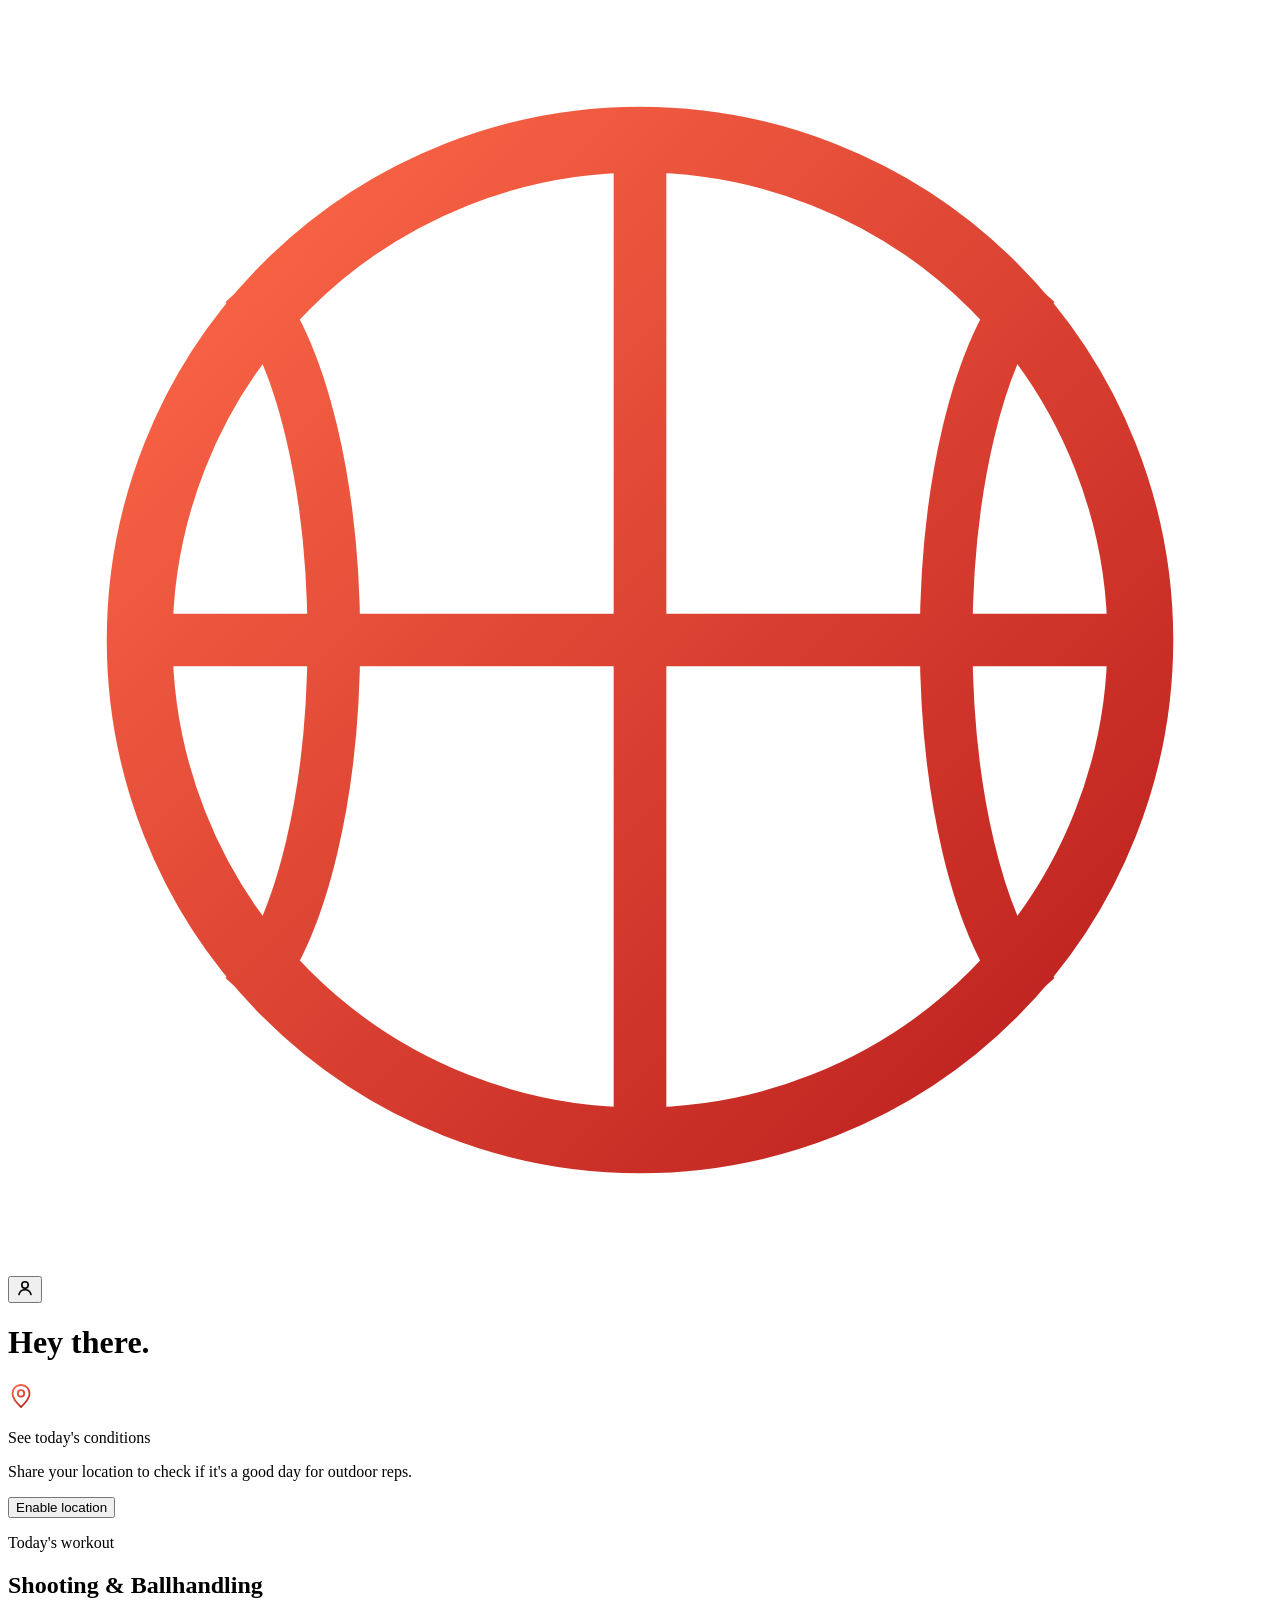
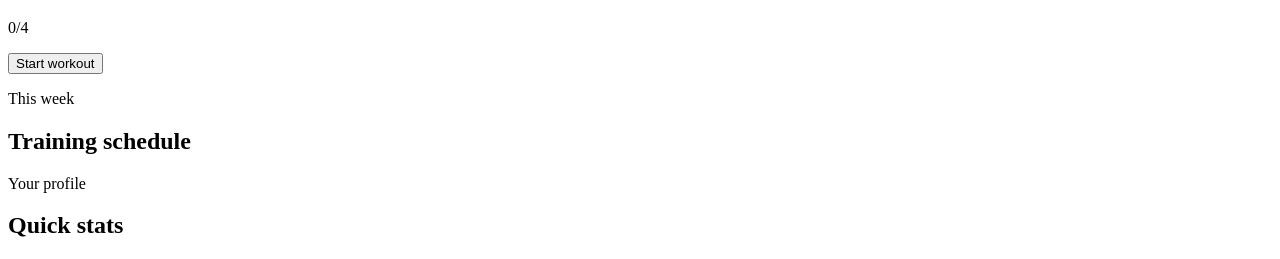
==== dashboard/index.html @ 795c64ea "Rename index.html to dashboard/index.html" ====
<!DOCTYPE html>
<html lang="en">
<head>
  <meta charset="UTF-8" />
  <meta name="viewport" content="width=device-width, initial-scale=1.0, viewport-fit=cover, maximum-scale=1" />
  <title>ShotForm — Dashboard</title>
  <meta name="description" content="Your basketball training dashboard." />

  <meta name="theme-color" content="#0A0A0D" />
  <meta name="apple-mobile-web-app-capable" content="yes" />
  <meta name="apple-mobile-web-app-status-bar-style" content="black-translucent" />
  <meta name="apple-mobile-web-app-title" content="ShotForm" />
  <link rel="apple-touch-icon" href="assets/icon-192.png" />
  <link rel="icon" href="assets/icon-192.png" />

  <link rel="stylesheet" href="styles.css" />
</head>
<body>

  <!-- Ambient animated gradient backdrop, sits behind everything -->
  <div class="backdrop" aria-hidden="true">
    <div class="glow glow--one"></div>
    <div class="glow glow--two"></div>
    <div class="court-lines"></div>
  </div>

  <main id="app" class="dashboard">

    <!-- ============ HEADER ============ -->
    <header class="dash-header">
      <div class="dash-header__top">
        <span class="brand__mark" aria-hidden="true">
          <svg viewBox="0 0 48 48" fill="none" xmlns="http://www.w3.org/2000/svg">
            <circle cx="24" cy="24" r="19" stroke="url(#brandGrad)" stroke-width="2.5"/>
            <path d="M5 24H43" stroke="url(#brandGrad)" stroke-width="2"/>
            <path d="M24 5V43" stroke="url(#brandGrad)" stroke-width="2"/>
            <path d="M9 10.5C13.5 15.5 13.5 32.5 9 37.5" stroke="url(#brandGrad)" stroke-width="2"/>
            <path d="M39 10.5C34.5 15.5 34.5 32.5 39 37.5" stroke="url(#brandGrad)" stroke-width="2"/>
            <defs>
              <linearGradient id="brandGrad" x1="5" y1="5" x2="43" y2="43" gradientUnits="userSpaceOnUse">
                <stop stop-color="#FF6B4A"/>
                <stop offset="1" stop-color="#B91C1C"/>
              </linearGradient>
            </defs>
          </svg>
        </span>
        <button id="btn-profile" class="icon-btn" type="button" aria-label="Profile">
          <svg width="18" height="18" viewBox="0 0 18 18" fill="none" aria-hidden="true">
            <circle cx="9" cy="6" r="3.2" stroke="currentColor" stroke-width="1.6"/>
            <path d="M3 15.5C3.8 12.4 6.1 10.8 9 10.8C11.9 10.8 14.2 12.4 15 15.5" stroke="currentColor" stroke-width="1.6" stroke-linecap="round"/>
          </svg>
        </button>
      </div>

      <p id="dash-date" class="dash-header__date"></p>
      <h1 id="dash-greeting" class="dash-header__greeting">Hey there.</h1>
    </header>

    <!-- ============ WEATHER CARD ============ -->
    <section class="card card--weather" id="weather-card" data-state="prompt">

      <!-- state: prompt (no location yet) -->
      <div class="weather__prompt" data-weather-view="prompt">
        <div class="weather__prompt-icon" aria-hidden="true">
          <svg width="26" height="26" viewBox="0 0 26 26" fill="none">
            <path d="M13 2C8 2 4.5 5.7 4.5 10.4C4.5 16.6 13 24 13 24C13 24 21.5 16.6 21.5 10.4C21.5 5.7 18 2 13 2Z" stroke="url(#pinGrad)" stroke-width="1.8" stroke-linejoin="round"/>
            <circle cx="13" cy="10.4" r="3.2" stroke="url(#pinGrad)" stroke-width="1.8"/>
            <defs>
              <linearGradient id="pinGrad" x1="4.5" y1="2" x2="21.5" y2="24" gradientUnits="userSpaceOnUse">
                <stop stop-color="#FF6B4A"/>
                <stop offset="1" stop-color="#B91C1C"/>
              </linearGradient>
            </defs>
          </svg>
        </div>
        <p class="weather__prompt-title">See today's conditions</p>
        <p class="weather__prompt-copy">Share your location to check if it's a good day for outdoor reps.</p>
        <button id="btn-enable-location" class="btn btn--primary btn--full" type="button">
          <span>Enable location</span>
        </button>
      </div>

      <!-- state: loading -->
      <div class="weather__loading" data-weather-view="loading" hidden>
        <div class="weather__spinner" aria-hidden="true"></div>
        <p>Finding your weather…</p>
      </div>

      <!-- state: error -->
      <div class="weather__error" data-weather-view="error" hidden>
        <p class="weather__error-title">Couldn't get your location</p>
        <p class="weather__error-copy" id="weather-error-copy">Check your browser's location permission and try again.</p>
        <button id="btn-retry-location" class="btn btn--ghost btn--full" type="button">
          <span>Try again</span>
        </button>
      </div>

      <!-- state: ready -->
      <div class="weather__ready" data-weather-view="ready" hidden>
        <div class="weather__ready-top">
          <div>
            <p class="weather__place" id="weather-place">—</p>
            <p class="weather__updated" id="weather-updated">Updated just now</p>
          </div>
          <button id="btn-refresh-weather" class="icon-btn icon-btn--sm" type="button" aria-label="Refresh weather">
            <svg width="15" height="15" viewBox="0 0 15 15" fill="none" aria-hidden="true">
              <path d="M13 7.5A5.5 5.5 0 1 1 11.6 3.9M13 1.5V5H9.6" stroke="currentColor" stroke-width="1.4" stroke-linecap="round" stroke-linejoin="round"/>
            </svg>
          </button>
        </div>

        <div class="weather__main">
          <div class="weather__icon" id="weather-icon" aria-hidden="true"></div>
          <div class="weather__temp-block">
            <span class="weather__temp" id="weather-temp">--°</span>
            <span class="weather__condition" id="weather-condition">—</span>
          </div>
        </div>

        <div class="weather__stats">
          <div class="weather__stat">
            <span class="weather__stat-label">High</span>
            <span class="weather__stat-value" id="weather-high">--°</span>
          </div>
          <div class="weather__stat">
            <span class="weather__stat-label">Low</span>
            <span class="weather__stat-value" id="weather-low">--°</span>
          </div>
          <div class="weather__stat">
            <span class="weather__stat-label">Wind</span>
            <span class="weather__stat-value" id="weather-wind">-- mph</span>
          </div>
        </div>

        <p class="weather__note" id="weather-note"></p>
      </div>
    </section>

    <!-- ============ TODAY'S WORKOUT ============ -->
    <section class="card card--workout">
      <div class="card__header">
        <div>
          <p class="card__eyebrow">Today's workout</p>
          <h2 class="card__title" id="workout-title">Shooting &amp; Ballhandling</h2>
        </div>
        <span class="card__badge" id="workout-progress-badge">0/4</span>
      </div>

      <ul class="workout-list" id="workout-list">
        <!-- populated by script.js -->
      </ul>

      <button class="btn btn--primary btn--full" id="btn-start-workout" type="button">
        <span>Start workout</span>
      </button>
    </section>

    <!-- ============ THIS WEEK'S SCHEDULE ============ -->
    <section class="card card--schedule">
      <div class="card__header">
        <div>
          <p class="card__eyebrow">This week</p>
          <h2 class="card__title">Training schedule</h2>
        </div>
      </div>

      <div class="schedule-grid" id="schedule-grid">
        <!-- populated by script.js -->
      </div>

      <p class="schedule-note" id="schedule-note"></p>
    </section>

    <!-- ============ QUICK STATS ============ -->
    <section class="card card--stats">
      <div class="card__header">
        <div>
          <p class="card__eyebrow">Your profile</p>
          <h2 class="card__title">Quick stats</h2>
        </div>
      </div>

      <div class="stats-grid" id="stats-grid">
        <!-- populated by script.js -->
      </div>
    </section>

  </main>

  <script src="script.js"></script>
</body>
</html>
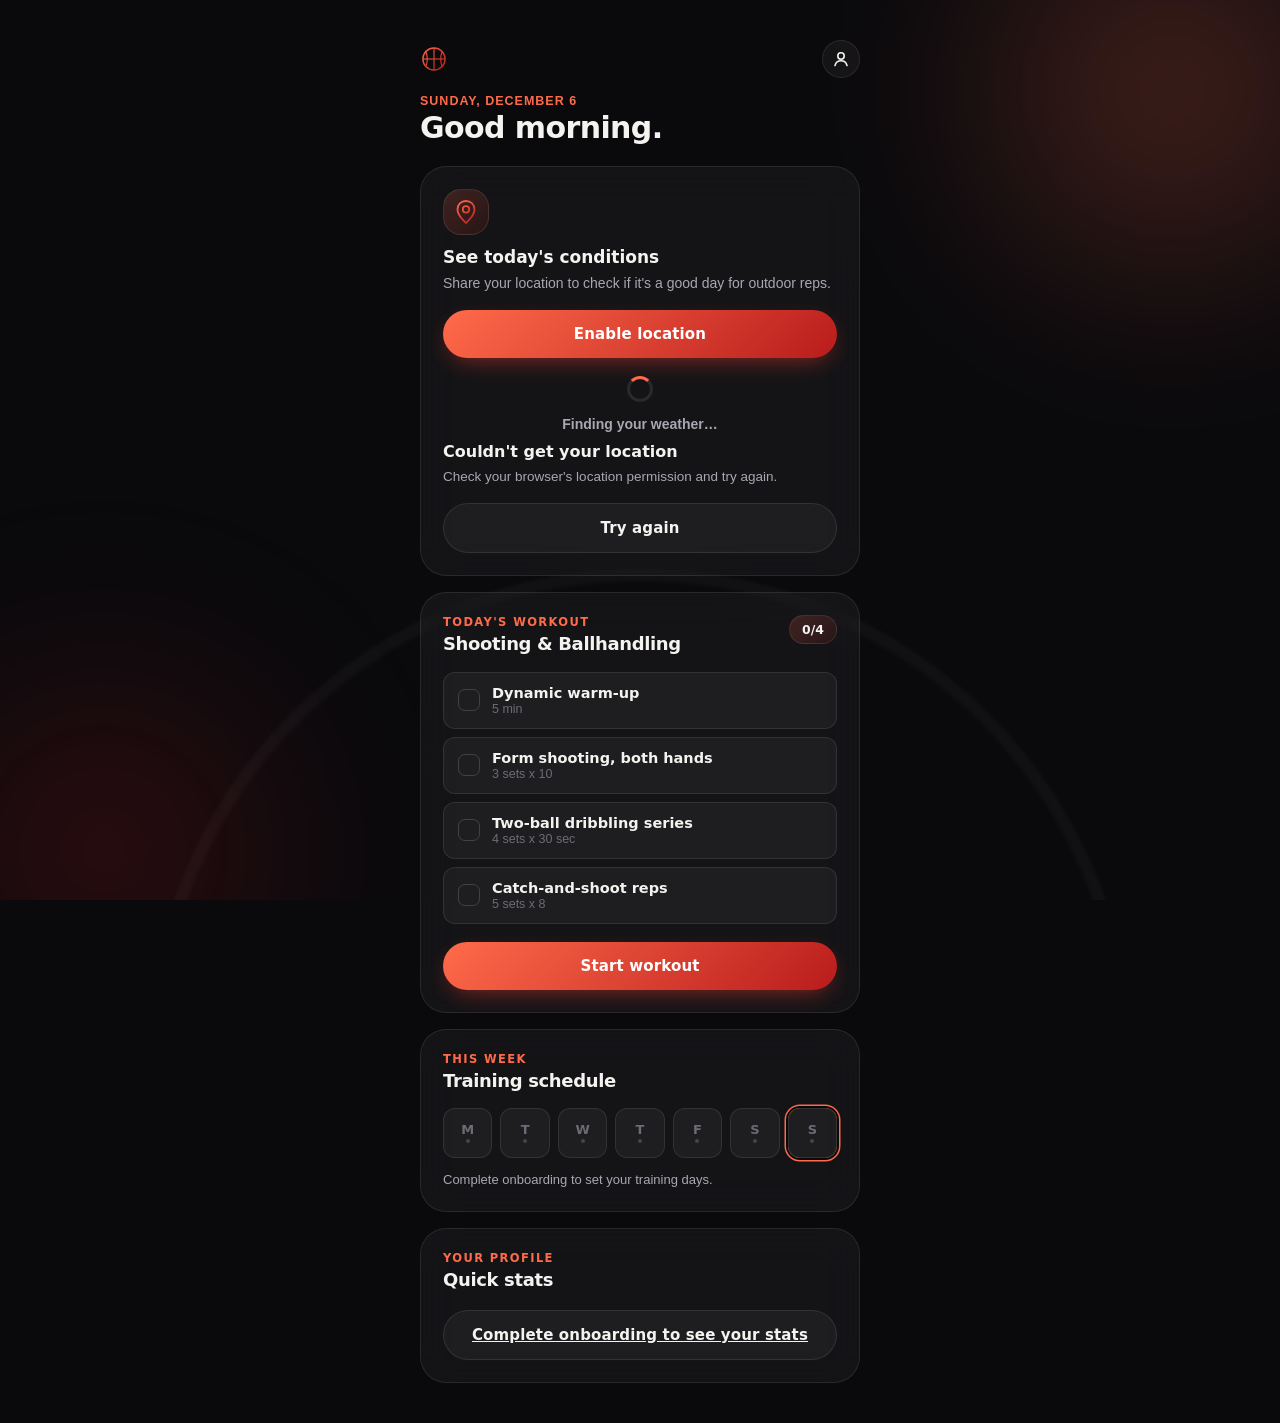
==== commit f54b6ce0: "Update index.html" ====
--- a/dashboard/index.html
+++ b/dashboard/index.html
@@ -3,7 +3,7 @@
 <head>
   <meta charset="UTF-8" />
   <meta name="viewport" content="width=device-width, initial-scale=1.0, viewport-fit=cover, maximum-scale=1" />
-  <title>ShotForm — Dashboard</title>
+  <title>Elevate — Dashboard</title>
   <meta name="description" content="Your basketball training dashboard." />
 
   <meta name="theme-color" content="#0A0A0D" />
--- a/dashboard/styles.css
+++ b/dashboard/styles.css
@@ -0,0 +1,703 @@
+/* ==========================================================================
+   SHOTFORM — DESIGN TOKENS (shared with onboarding)
+   ========================================================================== */
+:root {
+  /* Color */
+  --bg: #0A0A0D;
+  --bg-elevated: #131316;
+  --surface: rgba(255, 255, 255, 0.045);
+  --surface-strong: rgba(255, 255, 255, 0.08);
+  --border: rgba(255, 255, 255, 0.09);
+  --border-strong: rgba(255, 255, 255, 0.16);
+
+  --ember: #FF6B4A;
+  --ember-deep: #B91C1C;
+  --ember-bright: #FF3B30;
+  --court: #E8A33D;
+
+  --text-primary: #F5F3F0;
+  --text-secondary: #A8A8B3;
+  --text-tertiary: #6C6C76;
+
+  --danger: #FF6B6B;
+  --success: #3DDC97;
+
+  --grad-ember: linear-gradient(135deg, var(--ember) 0%, var(--ember-deep) 100%);
+  --grad-ember-soft: linear-gradient(135deg, rgba(255,107,74,0.18) 0%, rgba(185,28,28,0.12) 100%);
+
+  /* Type */
+  --font-display: "Sora", "Avenir Next", "Segoe UI", system-ui, -apple-system, sans-serif;
+  --font-body: -apple-system, BlinkMacSystemFont, "Segoe UI", Roboto, Helvetica, Arial, sans-serif;
+
+  /* Layout */
+  --radius-sm: 12px;
+  --radius-md: 18px;
+  --radius-lg: 26px;
+  --radius-full: 999px;
+  --max-width: 480px;
+
+  /* Motion */
+  --ease-out: cubic-bezier(0.16, 1, 0.3, 1);
+  --ease-in-out: cubic-bezier(0.65, 0, 0.35, 1);
+  --dur-fast: 180ms;
+  --dur-med: 360ms;
+  --dur-slow: 620ms;
+}
+
+@font-face {
+  font-family: "Sora";
+  src: local("Sora");
+  font-display: swap;
+}
+
+/* ==========================================================================
+   RESET
+   ========================================================================== */
+* { margin: 0; padding: 0; box-sizing: border-box; -webkit-tap-highlight-color: transparent; }
+
+html, body {
+  min-height: 100%;
+}
+
+body {
+  background: var(--bg);
+  color: var(--text-primary);
+  font-family: var(--font-body);
+  min-height: 100vh;
+  min-height: 100dvh;
+  overflow-x: hidden;
+  -webkit-font-smoothing: antialiased;
+  text-rendering: optimizeLegibility;
+}
+
+button {
+  font-family: inherit;
+  border: none;
+  background: none;
+  color: inherit;
+  cursor: pointer;
+}
+
+h1, h2, h3 { font-family: var(--font-display); font-weight: 700; letter-spacing: -0.02em; }
+
+::selection { background: var(--ember); color: #fff; }
+
+:focus-visible {
+  outline: 2px solid var(--ember);
+  outline-offset: 3px;
+  border-radius: 8px;
+}
+
+/* ==========================================================================
+   AMBIENT BACKDROP
+   ========================================================================== */
+.backdrop {
+  position: fixed;
+  inset: 0;
+  z-index: 0;
+  overflow: hidden;
+  pointer-events: none;
+}
+
+.glow {
+  position: absolute;
+  border-radius: 50%;
+  filter: blur(90px);
+  opacity: 0.55;
+  will-change: transform;
+}
+
+.glow--one {
+  width: 60vh;
+  height: 60vh;
+  top: -20vh;
+  right: -18vh;
+  background: radial-gradient(circle, rgba(255,107,74,0.55) 0%, rgba(255,107,74,0) 70%);
+  animation: drift-one 16s var(--ease-in-out) infinite alternate;
+}
+
+.glow--two {
+  width: 55vh;
+  height: 55vh;
+  bottom: -22vh;
+  left: -16vh;
+  background: radial-gradient(circle, rgba(185,28,28,0.5) 0%, rgba(185,28,28,0) 70%);
+  animation: drift-two 19s var(--ease-in-out) infinite alternate;
+}
+
+@keyframes drift-one {
+  from { transform: translate(0, 0) scale(1); }
+  to   { transform: translate(-6%, 8%) scale(1.12); }
+}
+@keyframes drift-two {
+  from { transform: translate(0, 0) scale(1); }
+  to   { transform: translate(8%, -6%) scale(1.08); }
+}
+
+.court-lines {
+  position: absolute;
+  inset: 0;
+  background:
+    radial-gradient(circle at 50% 118%, transparent 0%, transparent 38.5%, rgba(255,255,255,0.05) 39%, rgba(255,255,255,0.05) 39.6%, transparent 40%);
+  opacity: 0.6;
+}
+
+@media (prefers-reduced-motion: reduce) {
+  .glow--one, .glow--two { animation: none; }
+}
+
+/* ==========================================================================
+   DASHBOARD SHELL
+   ========================================================================== */
+.dashboard {
+  position: relative;
+  z-index: 1;
+  width: 100%;
+  max-width: var(--max-width);
+  margin: 0 auto;
+  padding: max(24px, env(safe-area-inset-top)) 20px max(40px, env(safe-area-inset-bottom));
+  display: flex;
+  flex-direction: column;
+  gap: 16px;
+}
+
+/* ==========================================================================
+   HEADER
+   ========================================================================== */
+.dash-header {
+  display: flex;
+  flex-direction: column;
+  gap: 2px;
+  margin-bottom: 4px;
+  opacity: 0;
+  animation: fade-in-up var(--dur-slow) var(--ease-out) 60ms forwards;
+}
+
+.dash-header__top {
+  display: flex;
+  align-items: center;
+  justify-content: space-between;
+  margin-bottom: 14px;
+}
+
+.brand__mark { width: 28px; height: 28px; display: block; }
+.brand__mark svg { width: 100%; height: 100%; }
+
+.dash-header__date {
+  font-size: 12.5px;
+  font-weight: 600;
+  letter-spacing: 0.08em;
+  text-transform: uppercase;
+  color: var(--ember);
+}
+
+.dash-header__greeting {
+  font-size: clamp(24px, 6.5vw, 30px);
+  line-height: 1.2;
+  color: var(--text-primary);
+}
+
+@keyframes fade-in-up {
+  from { opacity: 0; transform: translateY(14px); }
+  to   { opacity: 1; transform: translateY(0); }
+}
+
+/* ==========================================================================
+   BUTTONS
+   ========================================================================== */
+.btn {
+  display: inline-flex;
+  align-items: center;
+  justify-content: center;
+  gap: 8px;
+  font-family: var(--font-display);
+  font-weight: 600;
+  font-size: 15px;
+  letter-spacing: 0.01em;
+  padding: 15px 22px;
+  border-radius: var(--radius-full);
+  transition: transform var(--dur-fast) var(--ease-out), box-shadow var(--dur-fast) var(--ease-out), opacity var(--dur-fast), background var(--dur-fast);
+  user-select: none;
+  -webkit-user-select: none;
+}
+
+.btn:active { transform: scale(0.96); }
+
+.btn--primary {
+  background: var(--grad-ember);
+  color: #fff;
+  box-shadow: 0 8px 24px -8px rgba(255, 59, 48, 0.55);
+}
+
+.btn--primary:hover { box-shadow: 0 10px 30px -6px rgba(255, 59, 48, 0.7); }
+
+.btn--primary:disabled {
+  opacity: 0.4;
+  box-shadow: none;
+  pointer-events: none;
+}
+
+.btn--ghost {
+  background: var(--surface);
+  border: 1px solid var(--border);
+  color: var(--text-primary);
+}
+
+.btn--ghost:hover { background: var(--surface-strong); }
+
+.btn--full { width: 100%; }
+
+.icon-btn {
+  width: 38px;
+  height: 38px;
+  border-radius: var(--radius-full);
+  background: var(--surface);
+  border: 1px solid var(--border);
+  display: flex;
+  align-items: center;
+  justify-content: center;
+  color: var(--text-primary);
+  transition: background var(--dur-fast), transform var(--dur-fast), opacity var(--dur-fast);
+  flex-shrink: 0;
+}
+
+.icon-btn:active { transform: scale(0.9); }
+.icon-btn:hover { background: var(--surface-strong); }
+
+.icon-btn--sm { width: 30px; height: 30px; }
+
+.icon-btn.is-spinning svg { animation: spin 900ms linear infinite; }
+
+@keyframes spin {
+  from { transform: rotate(0deg); }
+  to   { transform: rotate(360deg); }
+}
+
+/* ==========================================================================
+   GLASS CARD (base)
+   ========================================================================== */
+.card {
+  background: var(--surface);
+  border: 1px solid var(--border);
+  backdrop-filter: blur(20px);
+  -webkit-backdrop-filter: blur(20px);
+  border-radius: var(--radius-lg);
+  padding: 22px;
+  opacity: 0;
+  animation: fade-in-up var(--dur-slow) var(--ease-out) forwards;
+}
+
+.card--weather   { animation-delay: 140ms; }
+.card--workout   { animation-delay: 220ms; }
+.card--schedule  { animation-delay: 300ms; }
+.card--stats     { animation-delay: 380ms; }
+
+.card__header {
+  display: flex;
+  align-items: flex-start;
+  justify-content: space-between;
+  gap: 12px;
+  margin-bottom: 16px;
+}
+
+.card__eyebrow {
+  font-family: var(--font-display);
+  font-size: 11.5px;
+  font-weight: 700;
+  letter-spacing: 0.12em;
+  text-transform: uppercase;
+  color: var(--ember);
+  margin-bottom: 4px;
+}
+
+.card__title {
+  font-size: 18px;
+  line-height: 1.25;
+  color: var(--text-primary);
+}
+
+.card__badge {
+  flex-shrink: 0;
+  background: var(--grad-ember-soft);
+  border: 1px solid var(--border);
+  color: var(--text-primary);
+  font-family: var(--font-display);
+  font-weight: 700;
+  font-size: 12.5px;
+  padding: 6px 12px;
+  border-radius: var(--radius-full);
+}
+
+/* ==========================================================================
+   WEATHER CARD
+   ========================================================================== */
+.weather__prompt {
+  display: flex;
+  flex-direction: column;
+  align-items: flex-start;
+  gap: 6px;
+}
+
+.weather__prompt-icon {
+  width: 46px;
+  height: 46px;
+  border-radius: var(--radius-md);
+  background: var(--grad-ember-soft);
+  border: 1px solid var(--border);
+  display: flex;
+  align-items: center;
+  justify-content: center;
+  margin-bottom: 6px;
+}
+
+.weather__prompt-title {
+  font-family: var(--font-display);
+  font-weight: 700;
+  font-size: 17px;
+  color: var(--text-primary);
+}
+
+.weather__prompt-copy {
+  font-size: 14px;
+  line-height: 1.5;
+  color: var(--text-secondary);
+  margin-bottom: 10px;
+}
+
+.weather__loading {
+  display: flex;
+  flex-direction: column;
+  align-items: center;
+  gap: 14px;
+  padding: 18px 0 10px;
+  color: var(--text-secondary);
+  font-size: 14px;
+  font-weight: 600;
+}
+
+.weather__spinner {
+  width: 26px;
+  height: 26px;
+  border-radius: 50%;
+  border: 3px solid var(--border);
+  border-top-color: var(--ember);
+  animation: spin 800ms linear infinite;
+}
+
+.weather__error {
+  display: flex;
+  flex-direction: column;
+  gap: 6px;
+}
+
+.weather__error-title {
+  font-family: var(--font-display);
+  font-weight: 700;
+  font-size: 16px;
+  color: var(--text-primary);
+}
+
+.weather__error-copy {
+  font-size: 13.5px;
+  color: var(--text-secondary);
+  line-height: 1.5;
+  margin-bottom: 10px;
+}
+
+.weather__ready-top {
+  display: flex;
+  align-items: flex-start;
+  justify-content: space-between;
+  gap: 12px;
+  margin-bottom: 14px;
+}
+
+.weather__place {
+  font-family: var(--font-display);
+  font-weight: 700;
+  font-size: 15px;
+  color: var(--text-primary);
+}
+
+.weather__updated {
+  font-size: 12px;
+  color: var(--text-tertiary);
+  margin-top: 2px;
+}
+
+.weather__main {
+  display: flex;
+  align-items: center;
+  gap: 16px;
+  margin-bottom: 18px;
+}
+
+.weather__icon {
+  width: 60px;
+  height: 60px;
+  flex-shrink: 0;
+  display: flex;
+  align-items: center;
+  justify-content: center;
+}
+
+.weather__icon svg { width: 100%; height: 100%; }
+
+.weather__temp-block {
+  display: flex;
+  flex-direction: column;
+  gap: 2px;
+}
+
+.weather__temp {
+  font-family: var(--font-display);
+  font-weight: 700;
+  font-size: 42px;
+  line-height: 1;
+  color: var(--text-primary);
+}
+
+.weather__condition {
+  font-size: 14px;
+  font-weight: 600;
+  color: var(--text-secondary);
+}
+
+.weather__stats {
+  display: grid;
+  grid-template-columns: repeat(3, 1fr);
+  gap: 10px;
+  padding-top: 16px;
+  border-top: 1px solid var(--border);
+}
+
+.weather__stat {
+  display: flex;
+  flex-direction: column;
+  gap: 3px;
+  align-items: center;
+}
+
+.weather__stat-label {
+  font-size: 11px;
+  font-weight: 700;
+  letter-spacing: 0.06em;
+  text-transform: uppercase;
+  color: var(--text-tertiary);
+}
+
+.weather__stat-value {
+  font-family: var(--font-display);
+  font-weight: 700;
+  font-size: 15px;
+  color: var(--text-primary);
+}
+
+.weather__note {
+  margin-top: 14px;
+  font-size: 13px;
+  line-height: 1.5;
+  color: var(--court);
+  background: rgba(232, 163, 61, 0.1);
+  border: 1px solid rgba(232, 163, 61, 0.25);
+  border-radius: var(--radius-sm);
+  padding: 10px 12px;
+}
+
+.weather__note:empty { display: none; }
+
+/* ==========================================================================
+   TODAY'S WORKOUT
+   ========================================================================== */
+.workout-list {
+  list-style: none;
+  display: flex;
+  flex-direction: column;
+  gap: 8px;
+  margin-bottom: 18px;
+}
+
+.workout-item {
+  display: flex;
+  align-items: center;
+  gap: 12px;
+  background: var(--surface);
+  border: 1px solid var(--border);
+  border-radius: var(--radius-sm);
+  padding: 12px 14px;
+  transition: border-color var(--dur-fast), background var(--dur-fast), transform var(--dur-fast) var(--ease-out);
+}
+
+.workout-item:active { transform: scale(0.98); }
+
+.workout-item.is-done {
+  border-color: var(--ember);
+  background: var(--grad-ember-soft);
+}
+
+.workout-item__check {
+  width: 22px;
+  height: 22px;
+  border-radius: 7px;
+  border: 1.5px solid var(--border-strong);
+  flex-shrink: 0;
+  display: flex;
+  align-items: center;
+  justify-content: center;
+  transition: border-color var(--dur-fast), background var(--dur-fast);
+}
+
+.workout-item.is-done .workout-item__check {
+  background: var(--grad-ember);
+  border-color: transparent;
+}
+
+.workout-item__check svg {
+  width: 13px;
+  height: 13px;
+  opacity: 0;
+  transform: scale(0.5);
+  transition: opacity var(--dur-fast), transform var(--dur-fast);
+}
+
+.workout-item.is-done .workout-item__check svg { opacity: 1; transform: scale(1); }
+
+.workout-item__text {
+  flex: 1;
+  display: flex;
+  flex-direction: column;
+  gap: 1px;
+  text-align: left;
+}
+
+.workout-item__name {
+  font-family: var(--font-display);
+  font-weight: 600;
+  font-size: 14.5px;
+  color: var(--text-primary);
+  transition: color var(--dur-fast);
+}
+
+.workout-item.is-done .workout-item__name {
+  color: var(--text-secondary);
+  text-decoration: line-through;
+  text-decoration-color: var(--text-tertiary);
+}
+
+.workout-item__meta {
+  font-size: 12.5px;
+  color: var(--text-tertiary);
+}
+
+/* ==========================================================================
+   SCHEDULE
+   ========================================================================== */
+.schedule-grid {
+  display: grid;
+  grid-template-columns: repeat(7, 1fr);
+  gap: 8px;
+  margin-bottom: 12px;
+}
+
+.schedule-day {
+  aspect-ratio: 1;
+  display: flex;
+  align-items: center;
+  justify-content: center;
+  flex-direction: column;
+  gap: 2px;
+  background: var(--surface);
+  border: 1px solid var(--border);
+  border-radius: var(--radius-sm);
+  font-family: var(--font-display);
+  font-weight: 700;
+  font-size: 13px;
+  color: var(--text-tertiary);
+}
+
+.schedule-day.is-scheduled {
+  background: var(--grad-ember);
+  border-color: transparent;
+  color: #fff;
+}
+
+.schedule-day.is-today {
+  box-shadow: 0 0 0 2px var(--bg), 0 0 0 3.5px var(--ember);
+}
+
+.schedule-day__dot {
+  width: 4px;
+  height: 4px;
+  border-radius: 50%;
+  background: currentColor;
+  opacity: 0.5;
+}
+
+.schedule-day.is-scheduled .schedule-day__dot { opacity: 1; }
+
+.schedule-note {
+  font-size: 13px;
+  color: var(--text-secondary);
+  line-height: 1.5;
+}
+
+/* ==========================================================================
+   QUICK STATS
+   ========================================================================== */
+.stats-grid {
+  display: grid;
+  grid-template-columns: repeat(2, 1fr);
+  gap: 10px;
+}
+
+.stat-tile {
+  background: var(--surface);
+  border: 1px solid var(--border);
+  border-radius: var(--radius-sm);
+  padding: 14px 14px 12px;
+  display: flex;
+  flex-direction: column;
+  gap: 4px;
+}
+
+.stat-tile__label {
+  font-size: 11px;
+  font-weight: 700;
+  letter-spacing: 0.06em;
+  text-transform: uppercase;
+  color: var(--text-tertiary);
+}
+
+.stat-tile__value {
+  font-family: var(--font-display);
+  font-weight: 700;
+  font-size: 15px;
+  color: var(--text-primary);
+  line-height: 1.3;
+}
+
+.stat-tile__value--muted {
+  font-weight: 600;
+  font-size: 13px;
+  color: var(--text-tertiary);
+}
+
+.stats-cta {
+  grid-column: 1 / -1;
+  margin-top: 2px;
+}
+
+/* ==========================================================================
+   RESPONSIVE / MOTION
+   ========================================================================== */
+@media (min-width: 560px) {
+  .dashboard { padding-top: 40px; }
+}
+
+@media (prefers-reduced-motion: reduce) {
+  *, *::before, *::after {
+    animation-duration: 0.001ms !important;
+    animation-iteration-count: 1 !important;
+    transition-duration: 0.001ms !important;
+  }
+}
